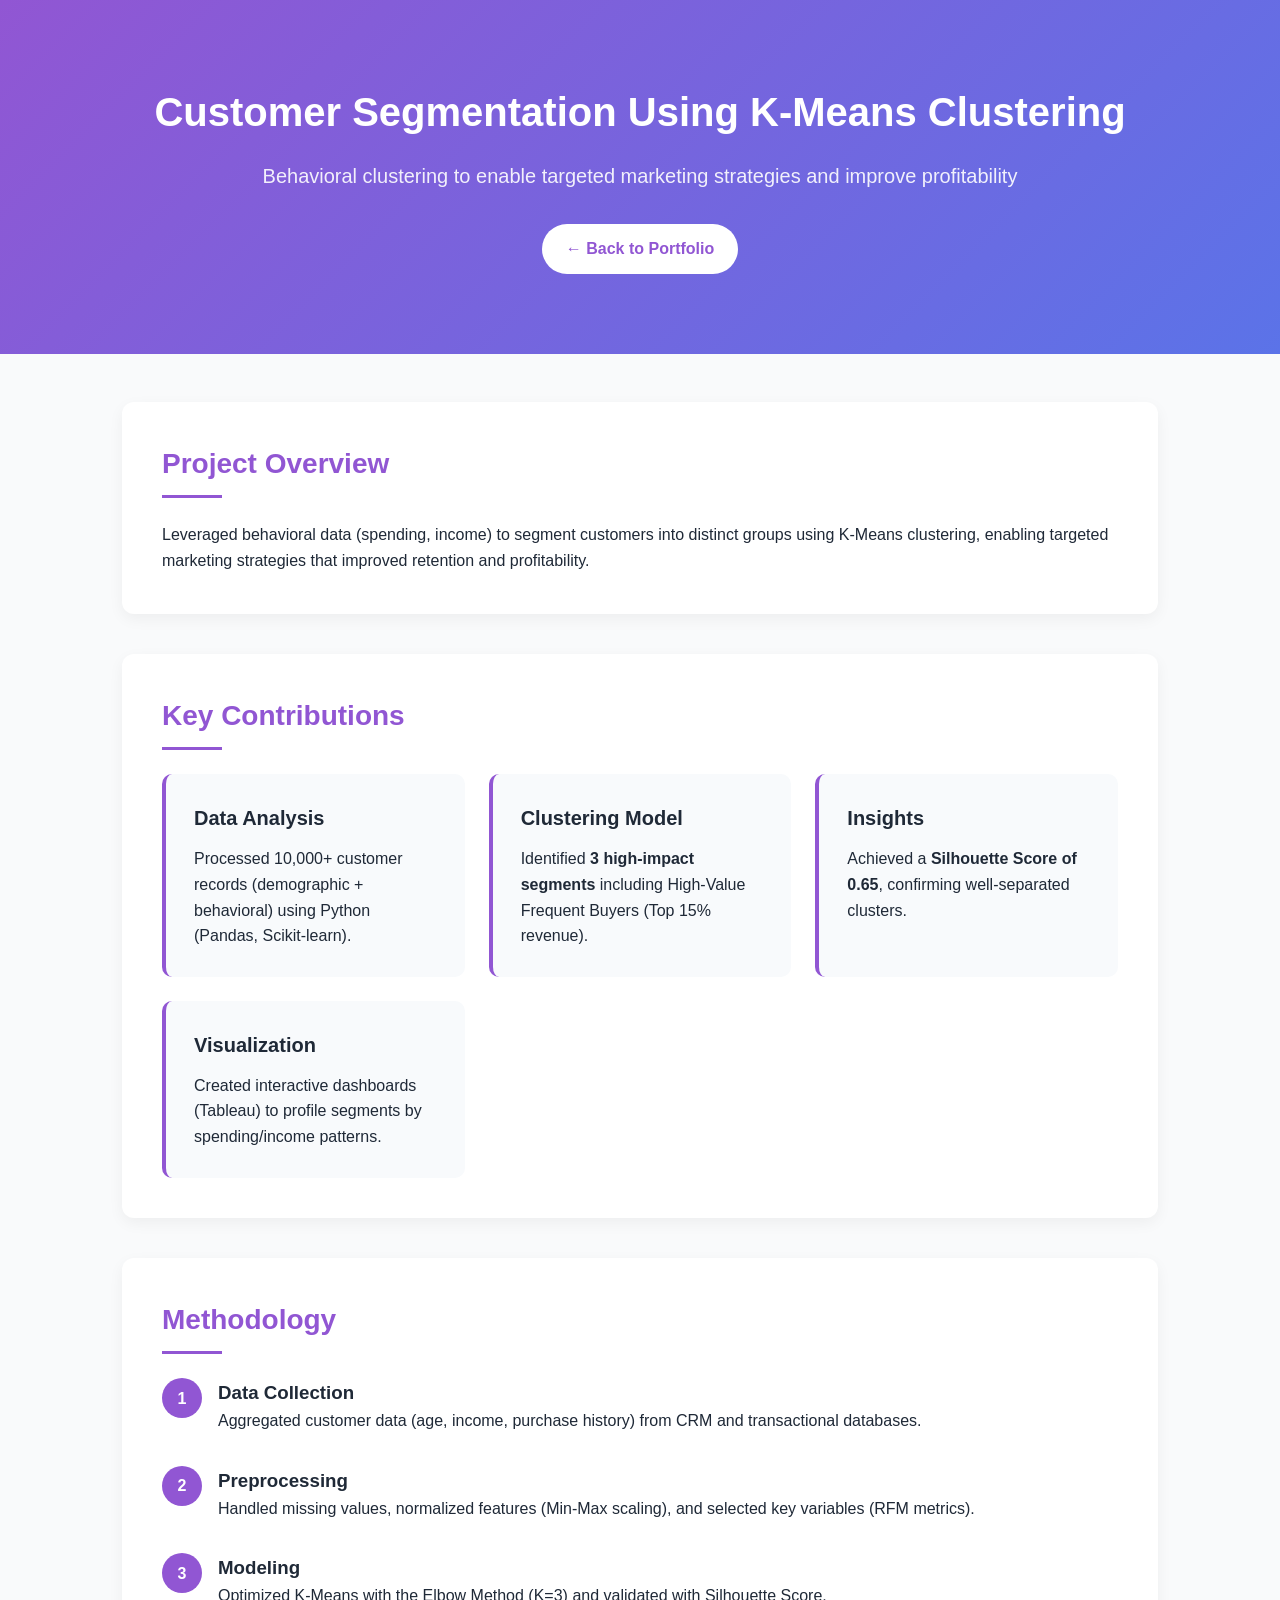
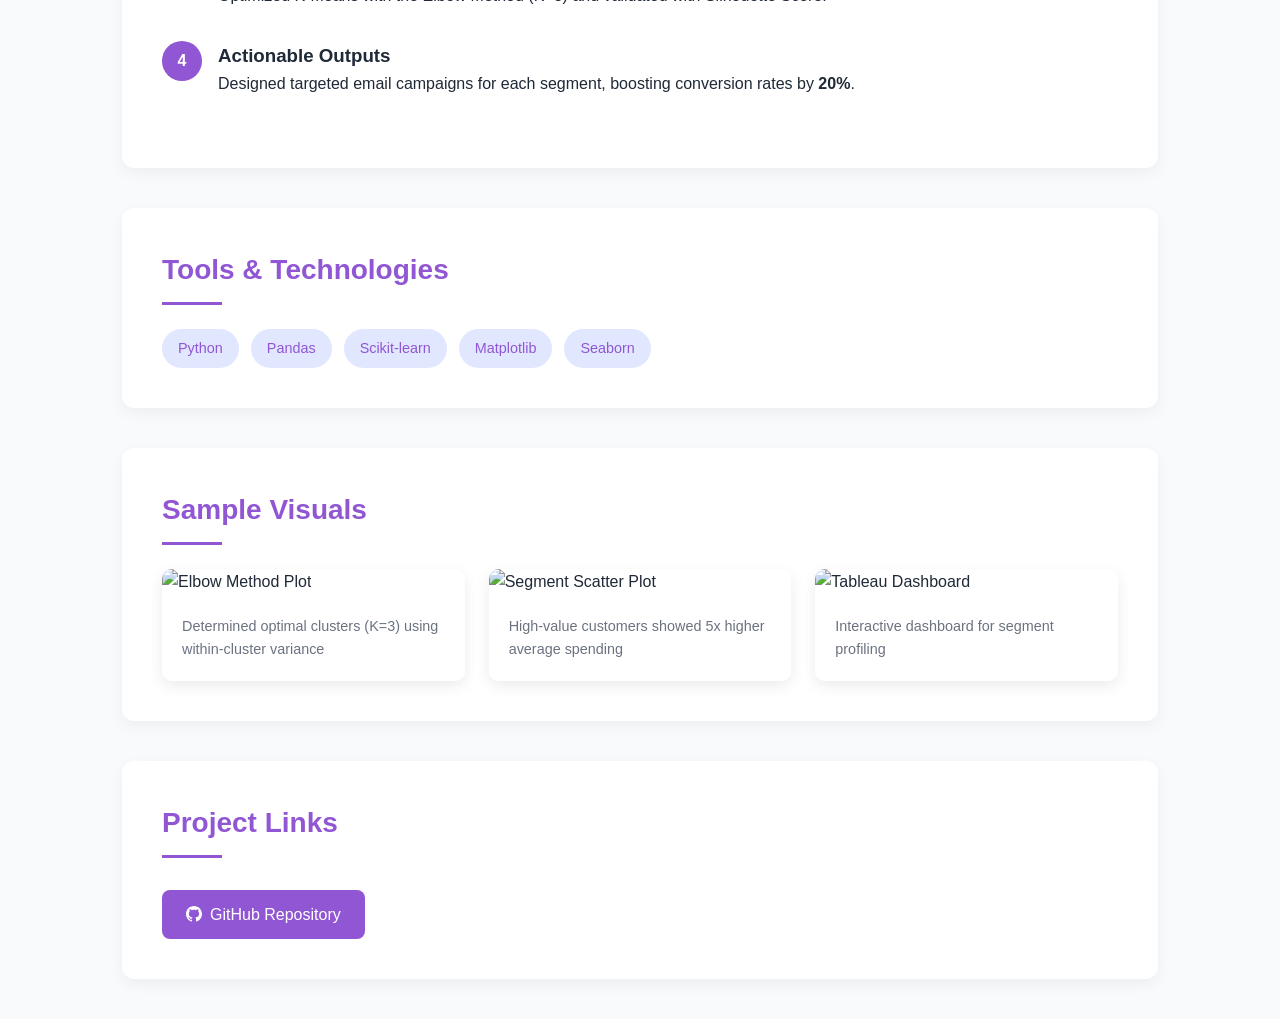
==== index4.html @ a68b6e02 "Add files via upload" ====
<!DOCTYPE html>
<html lang="en">
<head>
    <meta charset="UTF-8">
    <meta name="viewport" content="width=device-width, initial-scale=1.0">
    <title>Customer Segmentation Using K-Means Clustering</title>
    <style>
        /* Modern CSS with Variables */
        :root {
            --primary: #9156d3;
            --primary-light:  #5b73e8;
            --secondary: #10b981;
            --dark: #1f2937;
            --light: #f9fafb;
            --gray: #6b7280;
        }
        
        * {
            margin: 0;
            padding: 0;
            box-sizing: border-box;
            font-family: 'Inter', -apple-system, BlinkMacSystemFont, sans-serif;
        }
        
        body {
            line-height: 1.6;
            color: var(--dark);
            background-color: var(--light);
        }
        
        /* Header */
        .project-header {
            background: linear-gradient(135deg, var(--primary), var(--primary-light));
            color: white;
            padding: 5rem 1rem;
            text-align: center;
            margin-bottom: 3rem;
        }
        
        .project-header h1 {
            font-size: 2.5rem;
            margin-bottom: 1rem;
            font-weight: 700;
        }
        
        .project-header .subtitle {
            font-size: 1.25rem;
            max-width: 800px;
            margin: 0 auto 2rem;
            opacity: 0.9;
        }
        
        .back-btn {
            display: inline-block;
            padding: 0.75rem 1.5rem;
            background: white;
            color: var(--primary);
            text-decoration: none;
            border-radius: 50px;
            font-weight: 600;
            transition: all 0.3s ease;
        }
        
        .back-btn:hover {
            transform: translateY(-3px);
            box-shadow: 0 5px 15px rgba(0,0,0,0.1);
        }
        
        /* Main Content */
        .container {
            max-width: 1100px;
            margin: 0 auto;
            padding: 0 2rem;
        }
        
        .section {
            background: white;
            border-radius: 12px;
            padding: 2.5rem;
            margin-bottom: 2.5rem;
            box-shadow: 0 5px 15px rgba(0,0,0,0.05);
        }
        
        .section h2 {
            color: var(--primary);
            margin-bottom: 1.5rem;
            font-size: 1.75rem;
            position: relative;
            padding-bottom: 0.75rem;
        }
        
        .section h2:after {
            content: '';
            position: absolute;
            bottom: 0;
            left: 0;
            width: 60px;
            height: 3px;
            background: var(--primary);
        }
        
        /* Key Contributions */
        .contributions {
            display: grid;
            grid-template-columns: repeat(auto-fit, minmax(300px, 1fr));
            gap: 1.5rem;
            margin-top: 1.5rem;
        }
        
        .contribution-card {
            background: #f8fafc;
            padding: 1.75rem;
            border-radius: 10px;
            border-left: 4px solid var(--primary);
        }
        
        .contribution-card h3 {
            color: var(--dark);
            margin-bottom: 0.75rem;
            font-size: 1.25rem;
        }
        
        /* Methodology */
        .methodology-steps {
            counter-reset: step;
            margin-top: 1.5rem;
        }
        
        .step {
            position: relative;
            padding-left: 3.5rem;
            margin-bottom: 2rem;
        }
        
        .step:before {
            counter-increment: step;
            content: counter(step);
            position: absolute;
            left: 0;
            top: 0;
            width: 2.5rem;
            height: 2.5rem;
            background: var(--primary);
            color: white;
            border-radius: 50%;
            display: flex;
            align-items: center;
            justify-content: center;
            font-weight: bold;
        }
        
        /* Visualizations */
        .visualizations {
            display: grid;
            grid-template-columns: repeat(auto-fit, minmax(300px, 1fr));
            gap: 1.5rem;
            margin-top: 1.5rem;
        }
        
        .viz-card {
            border-radius: 10px;
            overflow: hidden;
            box-shadow: 0 5px 15px rgba(0,0,0,0.08);
            transition: transform 0.3s ease;
        }
        
        .viz-card:hover {
            transform: translateY(-5px);
        }
        
        .viz-card img {
            width: 100%;
            height: 220px;
            object-fit: cover;
        }
        
        .viz-caption {
            padding: 1.25rem;
            background: white;
            font-size: 0.9rem;
            color: var(--gray);
        }
        
        /* Impact */
        .impact-stats {
            display: grid;
            grid-template-columns: repeat(auto-fit, minmax(200px, 1fr));
            gap: 1.5rem;
            margin-top: 1.5rem;
        }
        
        .stat-card {
            background: #f0fdf4;
            padding: 1.5rem;
            border-radius: 10px;
            text-align: center;
            border: 1px solid #dcfce7;
        }
        
        .stat-card h3 {
            color: var(--secondary);
            font-size: 2rem;
            margin-bottom: 0.5rem;
        }
        
        .tools   {
            display: flex;
            flex-wrap: wrap;
            gap: 0.75rem;
            margin-top: 1rem;
        }
        
        .tool {
            background: #e0e7ff;
            color: var(--primary);
            padding: 0.5rem 1rem;
            border-radius: 50px;
            font-size: 0.9rem;
            font-weight: 500;
        }
        /* Links */
        .project-links {
            display: flex;
            gap: 1rem;
            margin-top: 2rem;
        }
        
        .project-link {
            display: inline-flex;
            align-items: center;
            gap: 0.5rem;
            padding: 0.75rem 1.5rem;
            background: var(--primary);
            color: white;
            text-decoration: none;
            border-radius: 8px;
            font-weight: 500;
            transition: all 0.3s ease;
        }
        
        .project-link:hover {
            background: var(--primary-light);
            transform: translateY(-2px);
        }
        
        /* Responsive */
        @media (max-width: 768px) {
            .project-header {
                padding: 3rem 1rem;
            }
            
            .project-header h1 {
                font-size: 2rem;
            }
            
            .section {
                padding: 1.75rem;
            }
            
            .project-links {
                flex-direction: column;
            }
        }
    </style>
</head>
<body>
    <header class="project-header">
        <h1>Customer Segmentation Using K-Means Clustering</h1>
        <p class="subtitle">Behavioral clustering to enable targeted marketing strategies and improve profitability</p>
        <a href="javascript:history.back()" class="back-btn">← Back to Portfolio</a>
    </header>
    
    <main class="container">
        <section class="section">
            <h2>Project Overview</h2>
            <p>Leveraged behavioral data (spending, income) to segment customers into distinct groups using K-Means clustering, enabling targeted marketing strategies that improved retention and profitability.</p>
        </section>
        
        <section class="section">
            <h2>Key Contributions</h2>
            <div class="contributions">
                <div class="contribution-card">
                    <h3>Data Analysis</h3>
                    <p>Processed 10,000+ customer records (demographic + behavioral) using Python (Pandas, Scikit-learn).</p>
                </div>
                <div class="contribution-card">
                    <h3>Clustering Model</h3>
                    <p>Identified <strong>3 high-impact segments</strong> including High-Value Frequent Buyers (Top 15% revenue).</p>
                </div>
                <div class="contribution-card">
                    <h3>Insights</h3>
                    <p>Achieved a <strong>Silhouette Score of 0.65</strong>, confirming well-separated clusters.</p>
                </div>
                <div class="contribution-card">
                    <h3>Visualization</h3>
                    <p>Created interactive dashboards (Tableau) to profile segments by spending/income patterns.</p>
                </div>
            </div>
        </section>
        
        <section class="section">
            <h2>Methodology</h2>
            <div class="methodology-steps">
                <div class="step">
                    <h3>Data Collection</h3>
                    <p>Aggregated customer data (age, income, purchase history) from CRM and transactional databases.</p>
                </div>
                <div class="step">
                    <h3>Preprocessing</h3>
                    <p>Handled missing values, normalized features (Min-Max scaling), and selected key variables (RFM metrics).</p>
                </div>
                <div class="step">
                    <h3>Modeling</h3>
                    <p>Optimized K-Means with the Elbow Method (<code>K=3</code>) and validated with Silhouette Score.</p>
                </div>
                <div class="step">
                    <h3>Actionable Outputs</h3>
                    <p>Designed targeted email campaigns for each segment, boosting conversion rates by <strong>20%</strong>.</p>
                </div>
            </div>
        </section>
        
        <section class="section">
            <h2>Tools & Technologies</h2>
            <div class="tools">
                <span class="tool">Python</span>
                <span class="tool">Pandas</span>
                <span class="tool">Scikit-learn</span>
                <span class="tool">Matplotlib</span>
                <span class="tool">Seaborn</span>
            </div>
        </section>
        
        <section class="section">
            <h2>Sample Visuals</h2>
            <div class="visualizations">
                <div class="viz-card">
                    <img src="assest\pic4.png" alt="Elbow Method Plot">
                    <div class="viz-caption">Determined optimal clusters (K=3) using within-cluster variance</div>
                </div>
                <div class="viz-card">
                    <img src="assest\pic5.png" alt="Segment Scatter Plot">
                    <div class="viz-caption">High-value customers showed 5x higher average spending</div>
                </div>
                <div class="viz-card">
                    <img src="assest\pic6.png" alt="Tableau Dashboard">
                    <div class="viz-caption">Interactive dashboard for segment profiling</div>
                </div>
            </div>
        </section>    
        <section class="section">
            <h2>Project Links</h2>
            <div class="project-links">
                <a href="https://github.com/manibharathi2006/Customer-Segmentation" class="project-link">
                    <svg width="16" height="16" viewBox="0 0 24 24" fill="none" xmlns="http://www.w3.org/2000/svg">
                        <path d="M12 0C5.374 0 0 5.373 0 12C0 17.302 3.438 21.8 8.207 23.387C8.806 23.498 9 23.126 9 22.81V20.576C5.662 21.302 4.967 19.16 4.967 19.16C4.421 17.773 3.634 17.404 3.634 17.404C2.545 16.659 3.717 16.675 3.717 16.675C4.922 16.759 5.556 17.912 5.556 17.912C6.626 19.746 8.363 19.216 9.048 18.909C9.155 18.134 9.466 17.604 9.81 17.305C7.145 17.001 4.343 15.971 4.343 11.374C4.343 10.063 4.812 8.993 5.579 8.153C5.455 7.85 5.044 6.629 5.696 4.977C5.696 4.977 6.704 4.655 8.997 6.207C9.954 5.941 10.98 5.808 12 5.803C13.02 5.808 14.047 5.941 15.006 6.207C17.297 4.655 18.303 4.977 18.303 4.977C18.956 6.629 18.545 7.85 18.421 8.153C19.191 8.993 19.656 10.064 19.656 11.374C19.656 15.983 16.849 16.998 14.177 17.295C14.607 17.667 15 18.397 15 19.517V22.81C15 23.129 15.192 23.504 15.801 23.386C20.566 21.797 24 17.3 24 12C24 5.373 18.627 0 12 0Z" fill="currentColor"/>
                    </svg>
                    GitHub Repository
                </a>
            </div>
        </section>
    </main>

    <script>
        // Smooth scrolling for anchor links
        document.querySelectorAll('a[href^="#"]').forEach(anchor => {
            anchor.addEventListener('click', function(e) {
                e.preventDefault();
                document.querySelector(this.getAttribute('href')).scrollIntoView({
                    behavior: 'smooth'
                });
            });
        });

        // Back button functionality
        document.querySelector('.back-btn').addEventListener('click', function() {
            window.history.back();
        });
    </script>
</body>
</html>
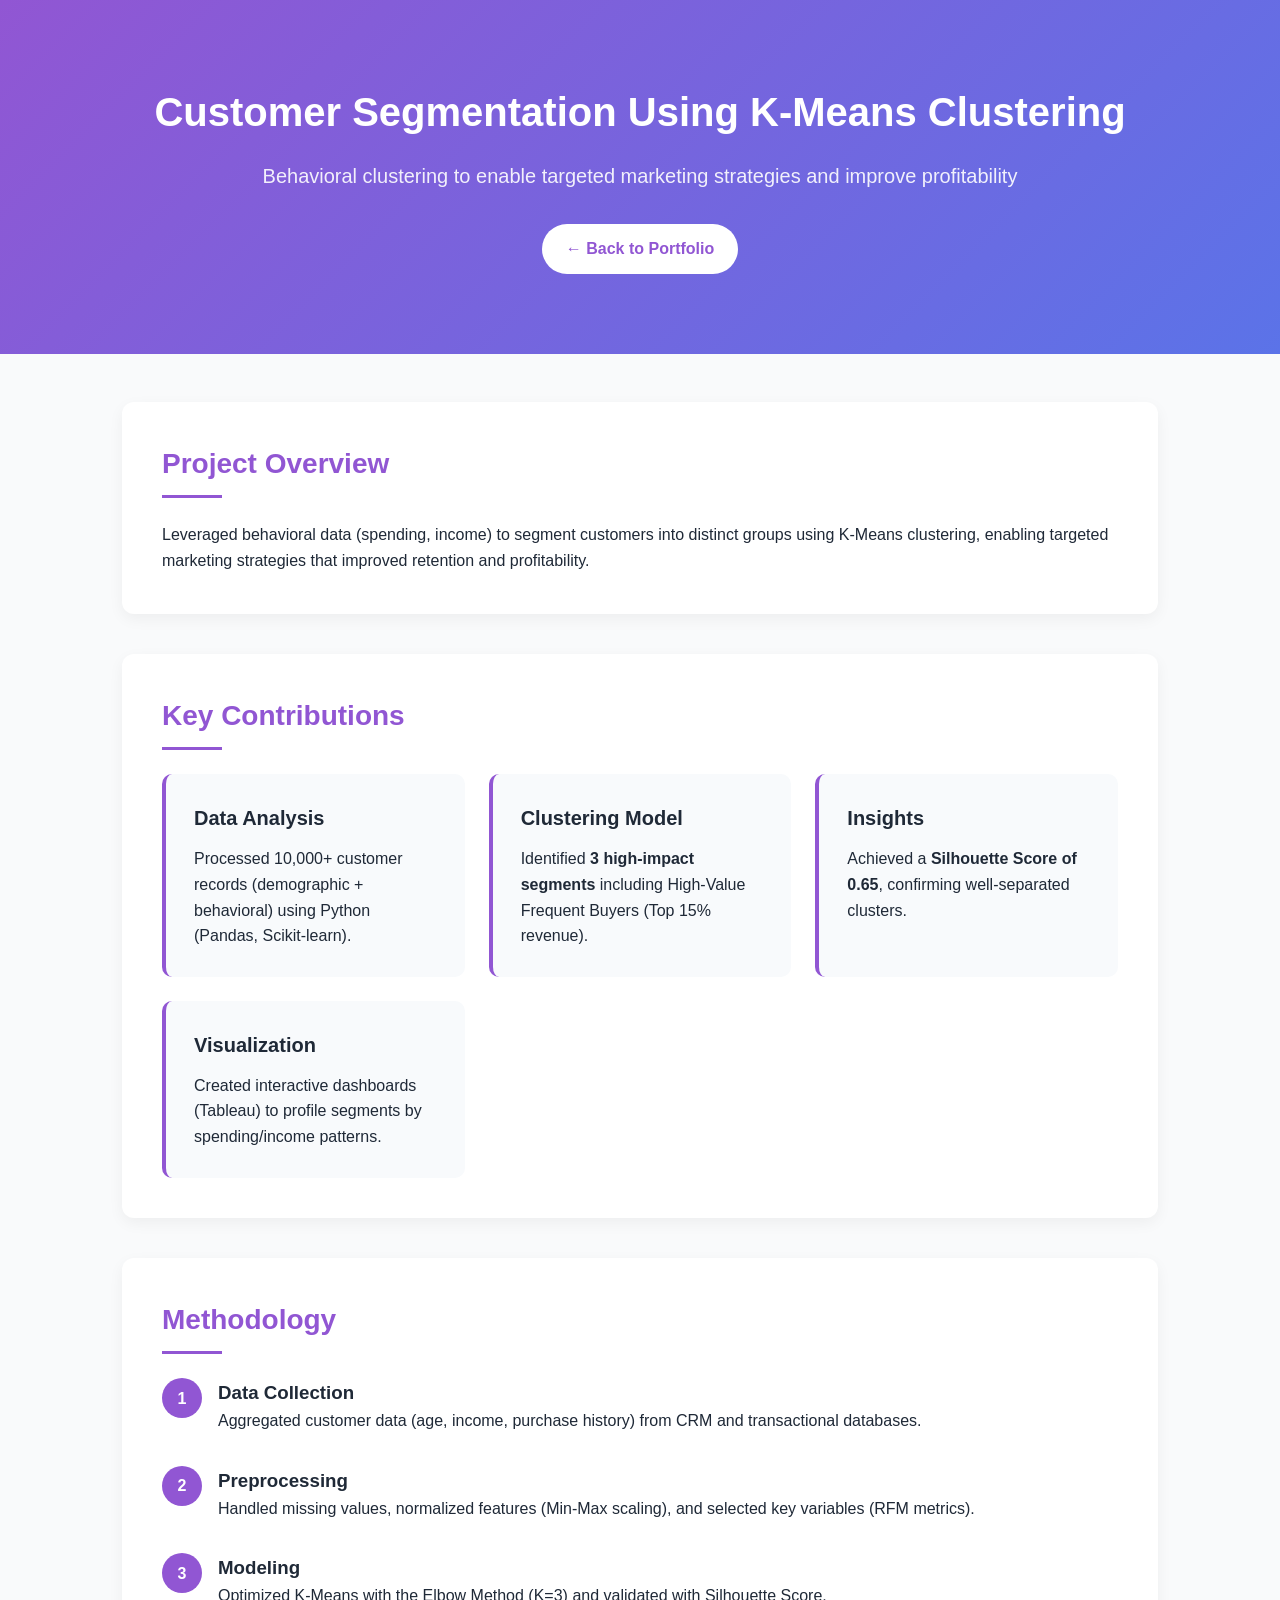
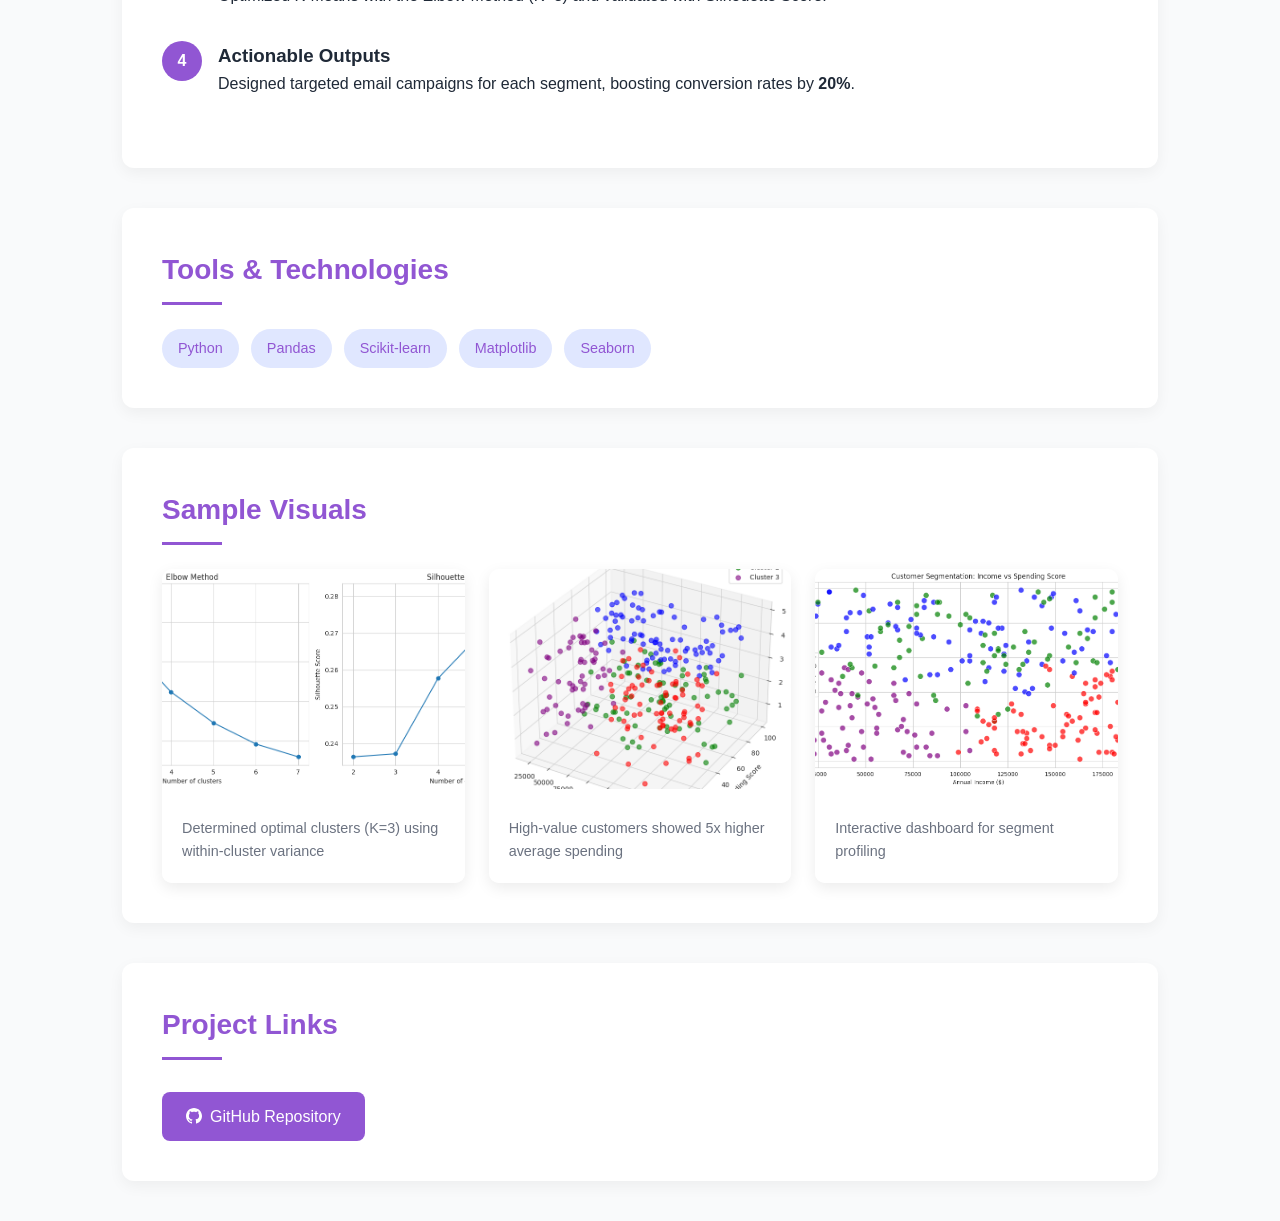
==== commit da9e3d42: "index4.html" ====
--- a/index4.html
+++ b/index4.html
@@ -335,15 +335,15 @@
             <h2>Sample Visuals</h2>
             <div class="visualizations">
                 <div class="viz-card">
-                    <img src="assest\pic4.png" alt="Elbow Method Plot">
+                    <img src="pic4.png" alt="Elbow Method Plot">
                     <div class="viz-caption">Determined optimal clusters (K=3) using within-cluster variance</div>
                 </div>
                 <div class="viz-card">
-                    <img src="assest\pic5.png" alt="Segment Scatter Plot">
+                    <img src="pic5.png" alt="Segment Scatter Plot">
                     <div class="viz-caption">High-value customers showed 5x higher average spending</div>
                 </div>
                 <div class="viz-card">
-                    <img src="assest\pic6.png" alt="Tableau Dashboard">
+                    <img src="pic6.png" alt="Tableau Dashboard">
                     <div class="viz-caption">Interactive dashboard for segment profiling</div>
                 </div>
             </div>
@@ -378,4 +378,4 @@
         });
     </script>
 </body>
-</html>+</html>
